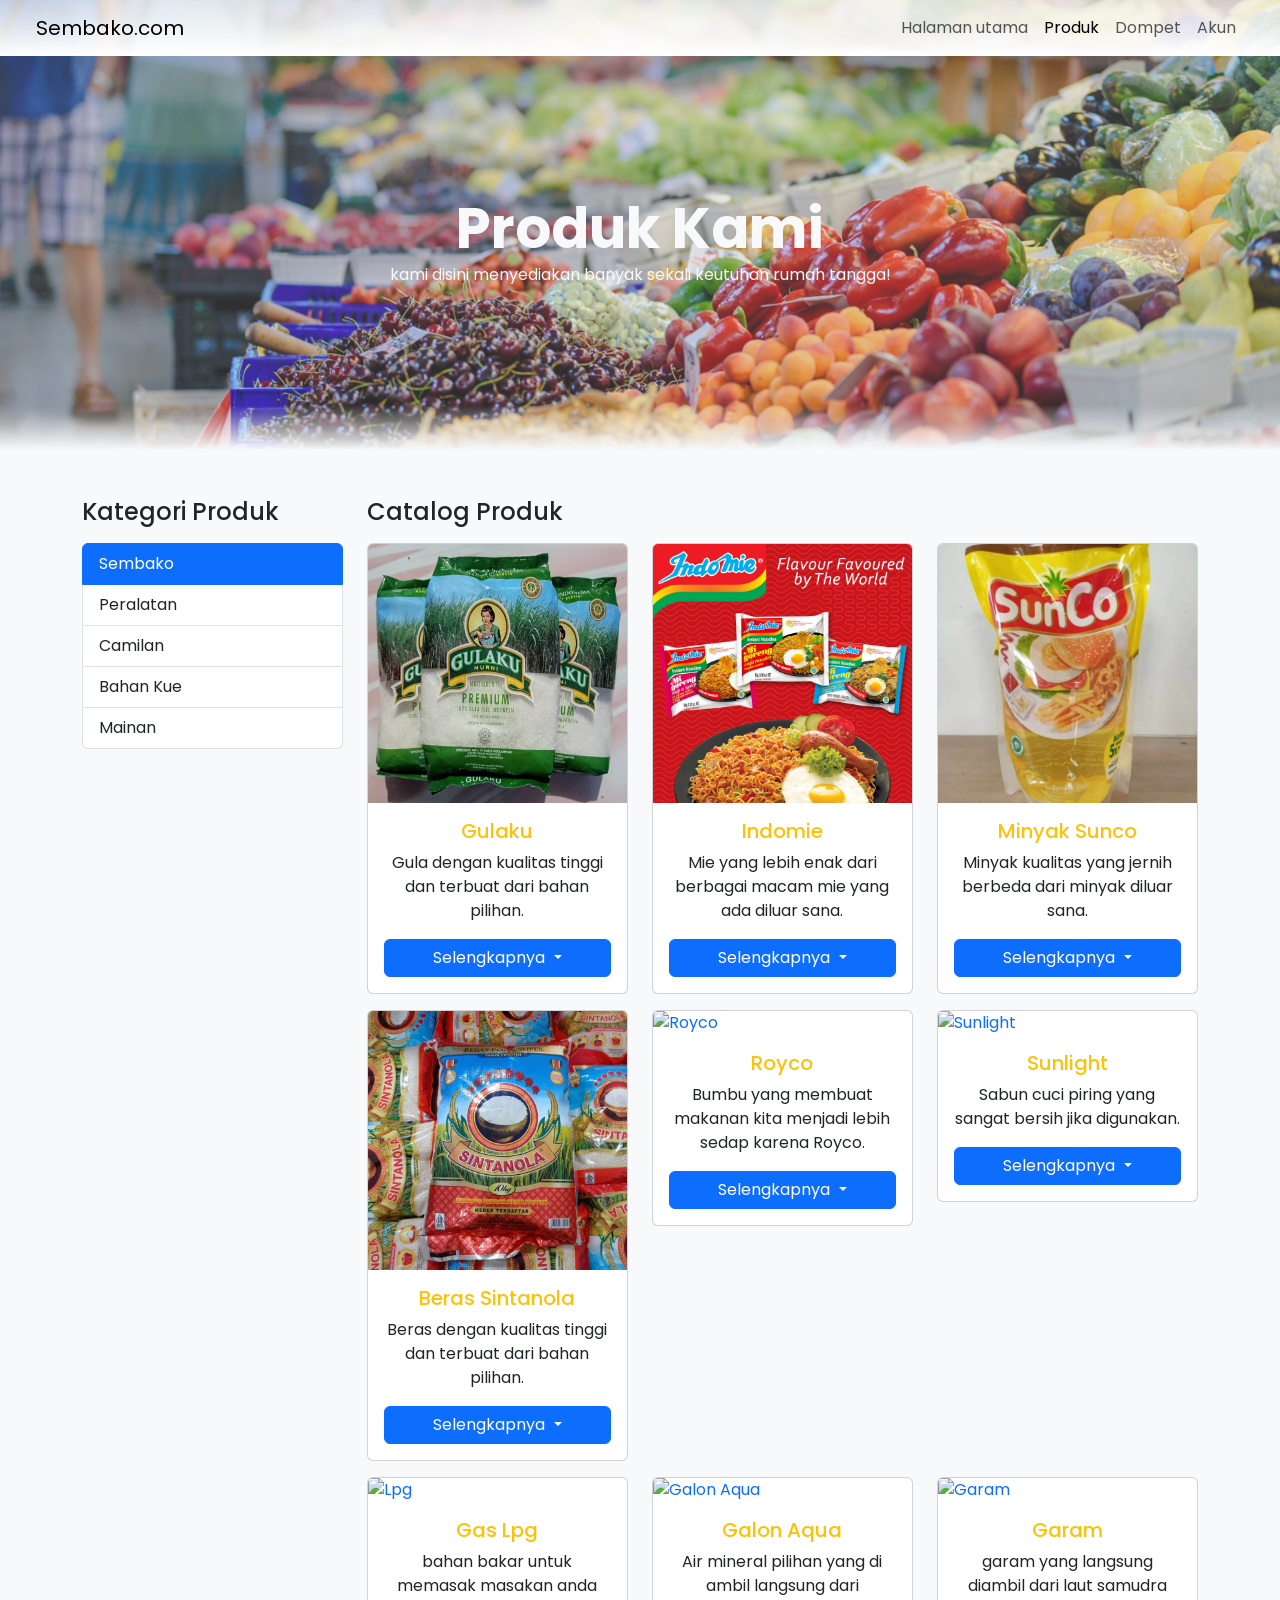
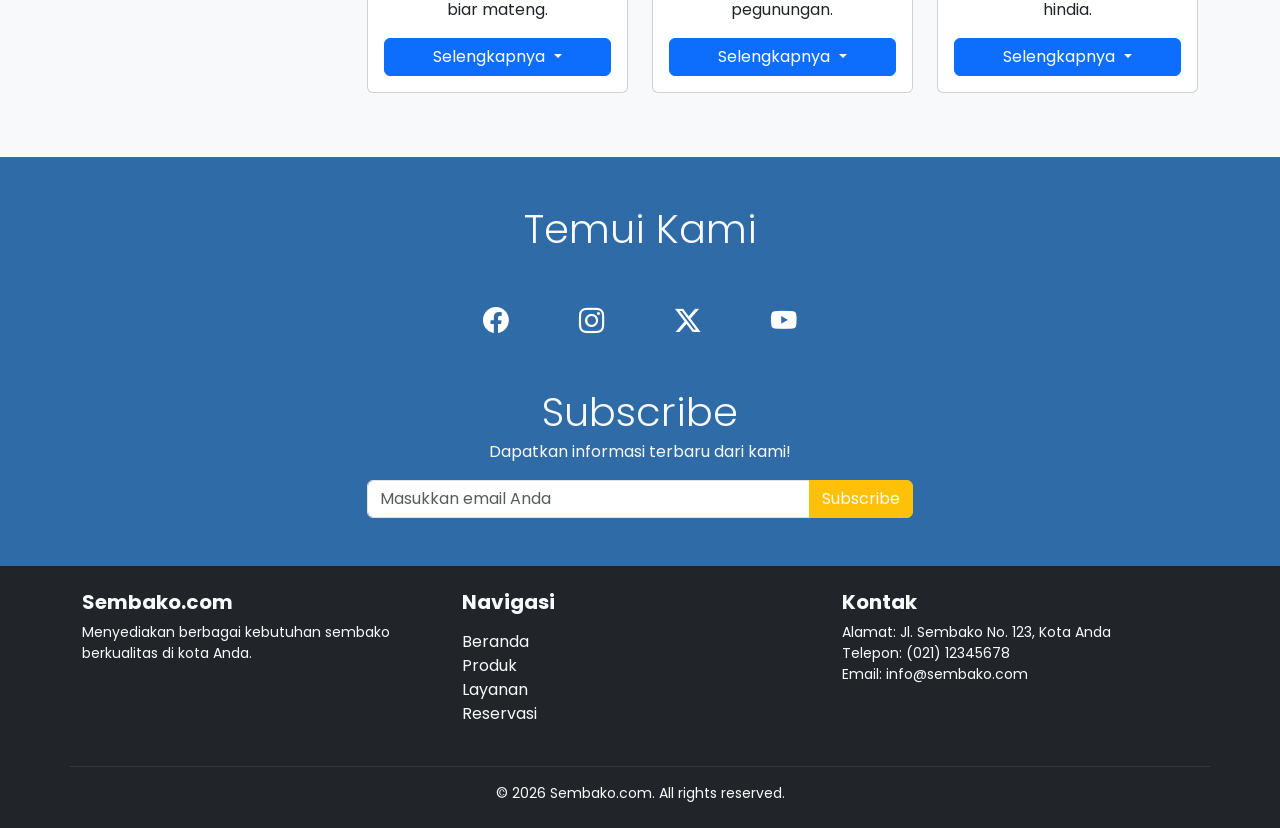
==== produk.html @ d5f4214b "Add files via upload" ====
<!DOCTYPE html>
<html lang="en">
<head>
    <meta charset="UTF-8">
    <meta name="viewport" content="width=device-width, initial-scale=1.0">
    <title>Produk</title>
    <link rel="stylesheet" href="style.css">
    <link href="https://cdn.jsdelivr.net/npm/bootstrap@5.3.8/dist/css/bootstrap.min.css" rel="stylesheet" integrity="sha384-sRIl4kxILFvY47J16cr9ZwB07vP4J8+LH7qKQnuqkuIAvNWLzeN8tE5YBujZqJLB" crossorigin="anonymous">
    <link rel="stylesheet" href="https://cdn.jsdelivr.net/npm/bootstrap-icons@1.13.1/font/bootstrap-icons.css">
    <script src="https://cdn.jsdelivr.net/npm/bootstrap@5.3.8/dist/js/bootstrap.bundle.min.js" integrity="sha384-FKyoEForCGlyvwx9Hj09JcYn3nv7wiPVlz7YYwJrWVcXK/BmnVDxM+D2scQbITxI" crossorigin="anonymous"></script>
    <link href="https://cdn.jsdelivr.net/npm/lightbox2@2.11.4/dist/css/lightbox.min.css" rel="stylesheet">
    <script src="https://cdn.jsdelivr.net/npm/lightbox2@2.11.4/dist/js/lightbox-plus-jquery.min.js"></script>
    <script src="https://cdnjs.cloudflare.com/ajax/libs/lightbox2/2.11.3/js/lightbox-plus-jquery.min.js"></script>
    <link rel="preconnect" href="https://fonts.googleapis.com">
    <link rel="preconnect" href="https://fonts.gstatic.com" crossorigin>
    <link href="https://fonts.googleapis.com/css2?family=Poppins:ital,wght@0,100;0,200;0,300;0,400;0,500;0,600;0,700;0,800;0,900;1,100;1,200;1,300;1,400;1,500;1,600;1,700;1,800;1,900&display=swap" rel="stylesheet">
</head>
<body class="font">
    <!-- navbar -->
    <nav class="navbar navbar-expand-lg bg-nav shadow-lg fixed-top">
        <div class="container-fluid mx-4">
            <a class="navbar-brand" href="#">Sembako.com</a>
            <button class="navbar-toggler" type="button" data-bs-toggle="collapse" data-bs-target="#navbarNavAltMarkup" aria-controls="navbarNavAltMarkup" aria-expanded="false" aria-label="Toggle navigation">
                <span class="navbar-toggler-icon"></span>
            </button>
            <div class="collapse navbar-collapse" id="navbarNavAltMarkup">
                <div class="navbar-nav ms-auto">
                    <a class="nav-link" href="index.html">Halaman utama</a>
                    <a class="nav-link active" aria-current="page" href="produk.html">Produk</a>
                    <a class="nav-link" href="404.html">Dompet</a>
                    <a class="nav-link" href="404.html">Akun</a>
                </div>
            </div>
        </div>
    </nav>

    <!-- banner -->
    <div class="container-fluid produk-banner d-flex align-items-center justify-content-center" style="height: 50vh;">
      <div class="container">
        <h1 class="text-light pt-5 text-center fw-bold display-4 mb-0">
            Produk Kami
        </h1>
        <p class="text-light text-center">kami disini menyediakan banyak sekali keutuhan rumah tangga!</p>
        <div class="col-md-8 offset-md-2">
        </div>
      </div>
    </div>

    <!-- kategori -->
    <div class="container-fluid py-5">
      <div class="container">
        <div class="row">
          <!-- Product kategory-->
            <div class="col-md-4 col-lg-3 mb-5">
                <h4 class="mb-3">Kategori Produk</h4>
                <ul class="list-group">
                    <li class="list-group-item active pointer" aria-current="true">Sembako</li>
                    <li class="list-group-item pointer">Peralatan</li>
                    <li class="list-group-item pointer">Camilan</li>
                    <li class="list-group-item pointer">Bahan Kue</li>
                    <li class="list-group-item pointer">Mainan</li>
                </ul>
            </div>
            <div class="col-md-8 col-lg-9">
                <h4 class="mb-3">Catalog Produk</h4>
                <div class="row">
                    <!-- card 1 -->
                    <div class="col-lg-4 col-sm-6 mb-3">
                         <div class="card hovered-card">
                            <a href="images/gula.jpg" data-lightbox="gula" data-title="Gulaku"
                                class="text-decoration-none">
                                <img src="images/gula.jpg" class="card-img-top portrait"
                                    alt="Gulaku" />
                            </a>
                            <div class="card-body">
                                <h5 class="card-title text-center text-warning">
                                    Gulaku
                                </h5>
                                <p class="card-text text-dark text-center mb-3">
                                    Gula dengan kualitas tinggi dan terbuat dari bahan pilihan.
                                </p>
                                <div class="dropdown text-center">
                                    <button class="btn btn-primary dropdown-toggle w-100" type="button"
                                        data-bs-toggle="dropdown" aria-expanded="false">
                                        Selengkapnya
                                    </button>
                                    <div class="dropdown-menu">
                                        <li>
                                            <a href="404.html" class="dropdown-item">Lihat</a>
                                        </li>
                                        <li>
                                            <a href="404.html" class="dropdown-item">Beli</a>
                                        </li>
                                    </div>
                                </div>
                            </div>
                        </div>
                    </div>
                    
                    <!-- card 2 -->
                    <div class="col-lg-4 col-sm-6 mb-3">
                         <div class="card hovered-card">
                            <a href="images/indomie.jpg" data-lightbox="mie" data-title="Indomie"
                                class="text-decoration-none">
                                <img src="images/indomie.jpg" class="card-img-top portrait"
                                    alt="Indomie" />
                            </a>
                            <div class="card-body">
                                <h5 class="card-title text-center text-warning">
                                    Indomie
                                </h5>
                                <p class="card-text text-dark text-center mb-3">
                                    Mie yang lebih enak dari berbagai macam mie yang ada diluar sana.
                                </p>
                                <div class="dropdown text-center">
                                    <button class="btn btn-primary dropdown-toggle w-100" type="button"
                                        data-bs-toggle="dropdown" aria-expanded="false">
                                        Selengkapnya
                                    </button>
                                    <div class="dropdown-menu">
                                        <li>
                                            <a href="404.html" class="dropdown-item">Lihat</a>
                                        </li>
                                        <li>
                                            <a href="404.html" class="dropdown-item">Beli</a>
                                        </li>
                                    </div>
                                </div>
                            </div>
                        </div>
                    </div>

                    <!-- card 3 -->
                    <div class="col-lg-4 col-sm-6 mb-3">
                         <div class="card hovered-card">
                            <a href="images/minyak.jpg" data-lightbox="minyak" data-title="Minyak Sunco"
                                class="text-decoration-none">
                                <img src="images/minyak.jpg" class="card-img-top portrait"
                                    alt="Minyak" />
                            </a>
                            <div class="card-body">
                                <h5 class="card-title text-center text-warning">
                                    Minyak Sunco
                                </h5>
                                <p class="card-text text-dark text-center mb-3">
                                    Minyak kualitas yang jernih berbeda dari minyak diluar sana.
                                </p>
                                <div class="dropdown text-center">
                                    <button class="btn btn-primary dropdown-toggle w-100" type="button"
                                        data-bs-toggle="dropdown" aria-expanded="false">
                                        Selengkapnya
                                    </button>
                                    <div class="dropdown-menu">
                                        <li>
                                            <a href="404.html" class="dropdown-item">Lihat</a>
                                        </li>
                                        <li>
                                            <a href="404.html" class="dropdown-item">Beli</a>
                                        </li>
                                    </div>
                                </div>
                            </div>
                        </div>
                    </div>

                    <!-- card 4 -->
                    <div class="col-lg-4 col-sm-6 mb-3">
                         <div class="card hovered-card">
                            <a href="images/beras.jfif" data-lightbox="beras" data-title="Beras Sintanola"
                                class="text-decoration-none">
                                <img src="images/beras.jfif" class="card-img-top portrait"
                                    alt="beras Sintanola" />
                            </a>
                            <div class="card-body">
                                <h5 class="card-title text-center text-warning">
                                    Beras Sintanola
                                </h5>
                                <p class="card-text text-dark text-center mb-3">
                                    Beras dengan kualitas tinggi dan terbuat dari bahan pilihan.
                                </p>
                                <div class="dropdown text-center">
                                    <button class="btn btn-primary dropdown-toggle w-100" type="button"
                                        data-bs-toggle="dropdown" aria-expanded="false">
                                        Selengkapnya
                                    </button>
                                    <div class="dropdown-menu">
                                        <li>
                                            <a href="404.html" class="dropdown-item">Lihat</a>
                                        </li>
                                        <li>
                                            <a href="404.html" class="dropdown-item">Beli</a>
                                        </li>
                                    </div>
                                </div>
                            </div>
                        </div>
                    </div>

                    <!-- card 5 -->
                    <div class="col-lg-4 col-sm-6 mb-3">
                         <div class="card hovered-card">
                            <a href="https://i.pinimg.com/736x/fe/a0/a8/fea0a8a998a10a3a2e2cb40c00b2a9af.jpg" data-lightbox="royco" data-title="Royco"
                                class="text-decoration-none">
                                <img src="https://i.pinimg.com/736x/fe/a0/a8/fea0a8a998a10a3a2e2cb40c00b2a9af.jpg" class="card-img-top portrait"
                                    alt="Royco" />
                            </a>
                            <div class="card-body">
                                <h5 class="card-title text-center text-warning">
                                    Royco
                                </h5>
                                <p class="card-text text-dark text-center mb-3">
                                    Bumbu yang membuat makanan kita menjadi lebih sedap karena Royco.
                                </p>
                                <div class="dropdown text-center">
                                    <button class="btn btn-primary dropdown-toggle w-100" type="button"
                                        data-bs-toggle="dropdown" aria-expanded="false">
                                        Selengkapnya
                                    </button>
                                    <div class="dropdown-menu">
                                        <li>
                                            <a href="404.html" class="dropdown-item">Lihat</a>
                                        </li>
                                        <li>
                                            <a href="404.html" class="dropdown-item">Beli</a>
                                        </li>
                                    </div>
                                </div>
                            </div>
                        </div>
                    </div>

                    <!-- card 6 -->
                    <div class="col-lg-4 col-sm-6 mb-3">
                         <div class="card hovered-card">
                            <a href="https://i.pinimg.com/736x/de/3a/ec/de3aec44f6563560aeb9286bb7cdd3c1.jpg" data-lightbox="sunlight" data-title="Sunlight"
                                class="text-decoration-none">
                                <img src="https://i.pinimg.com/736x/de/3a/ec/de3aec44f6563560aeb9286bb7cdd3c1.jpg" class="card-img-top portrait"
                                    alt="Sunlight" />
                            </a>
                            <div class="card-body">
                                <h5 class="card-title text-center text-warning">
                                    Sunlight
                                </h5>
                                <p class="card-text text-dark text-center mb-3">
                                    Sabun cuci piring yang sangat bersih jika digunakan.
                                </p>
                                <div class="dropdown text-center">
                                    <button class="btn btn-primary dropdown-toggle w-100" type="button"
                                        data-bs-toggle="dropdown" aria-expanded="false">
                                        Selengkapnya
                                    </button>
                                    <div class="dropdown-menu">
                                        <li>
                                            <a href="404.html" class="dropdown-item">Lihat</a>
                                        </li>
                                        <li>
                                            <a href="404.html" class="dropdown-item">Beli</a>
                                        </li>
                                    </div>
                                </div>
                            </div>
                        </div>
                    </div>

                    <!-- card 7 -->
                    <div class="col-lg-4 col-sm-6 mb-3">
                         <div class="card hovered-card">
                            <a href="https://i.pinimg.com/736x/3f/75/3e/3f753eb66b5889b237adfa8a0f79e818.jpg" data-lightbox="lpg" data-title="Lpg"
                                class="text-decoration-none">
                                <img src="https://i.pinimg.com/736x/3f/75/3e/3f753eb66b5889b237adfa8a0f79e818.jpg" class="card-img-top portrait"
                                    alt="Lpg" />
                            </a>
                            <div class="card-body">
                                <h5 class="card-title text-center text-warning">
                                    Gas Lpg
                                </h5>
                                <p class="card-text text-dark text-center mb-3">
                                    bahan bakar untuk memasak masakan anda biar mateng.
                                </p>
                                <div class="dropdown text-center">
                                    <button class="btn btn-primary dropdown-toggle w-100" type="button"
                                        data-bs-toggle="dropdown" aria-expanded="false">
                                        Selengkapnya
                                    </button>
                                    <div class="dropdown-menu">
                                        <li>
                                            <a href="404.html" class="dropdown-item">Lihat</a>
                                        </li>
                                        <li>
                                            <a href="404.html" class="dropdown-item">Beli</a>
                                        </li>
                                    </div>
                                </div>
                            </div>
                        </div>
                    </div>

                    <!-- card 8 -->
                    <div class="col-lg-4 col-sm-6 mb-3">
                         <div class="card hovered-card">
                            <a href="https://i.pinimg.com/736x/98/08/17/9808170bd80ce31174a972b9707d9151.jpg" data-lightbox="galon" data-title="Galon Aqua"
                                class="text-decoration-none">
                                <img src="https://i.pinimg.com/736x/98/08/17/9808170bd80ce31174a972b9707d9151.jpg" class="card-img-top portrait"
                                    alt="Galon Aqua" />
                            </a>
                            <div class="card-body">
                                <h5 class="card-title text-center text-warning">
                                    Galon Aqua
                                </h5>
                                <p class="card-text text-dark text-center mb-3">
                                    Air mineral pilihan yang di ambil langsung dari pegunungan.
                                </p>
                                <div class="dropdown text-center">
                                    <button class="btn btn-primary dropdown-toggle w-100" type="button"
                                        data-bs-toggle="dropdown" aria-expanded="false">
                                        Selengkapnya
                                    </button>
                                    <div class="dropdown-menu">
                                        <li>
                                            <a href="404.html" class="dropdown-item">Lihat</a>
                                        </li>
                                        <li>
                                            <a href="404.html" class="dropdown-item">Beli</a>
                                        </li>
                                    </div>
                                </div>
                            </div>
                        </div>
                    </div>

                    <!-- card 9 -->
                    <div class="col-lg-4 col-sm-6 mb-3">
                         <div class="card hovered-card">
                            <a href="https://i.pinimg.com/1200x/66/bf/ee/66bfee8f72386a98dfafb713f80e9390.jpg" data-lightbox="garam" data-title="Garam"
                                class="text-decoration-none">
                                <img src="https://i.pinimg.com/1200x/66/bf/ee/66bfee8f72386a98dfafb713f80e9390.jpg" class="card-img-top portrait"
                                    alt="Garam" />
                            </a>
                            <div class="card-body">
                                <h5 class="card-title text-center text-warning">
                                    Garam
                                </h5>
                                <p class="card-text text-dark text-center mb-3">
                                    garam yang langsung diambil dari laut samudra hindia.
                                </p>
                                <div class="dropdown text-center">
                                    <button class="btn btn-primary dropdown-toggle w-100" type="button"
                                        data-bs-toggle="dropdown" aria-expanded="false">
                                        Selengkapnya
                                    </button>
                                    <div class="dropdown-menu">
                                        <li>
                                            <a href="404.html" class="dropdown-item">Lihat</a>
                                        </li>
                                        <li>
                                            <a href="404.html" class="dropdown-item">Beli</a>
                                        </li>
                                    </div>
                                </div>
                            </div>
                        </div>
                    </div>
                </div>
            </div>
        </div>
      </div>
    </div>

        <!-- section subscribe -->
    <div class="container-fluid py-5 footer">
        <div class="container">
            <h5 class="text-center text-light display-6 mb-5">Temui Kami</h5>
            <div class="d-flex justify-content-center mb-5" style="gap: 70px;">
                <a href="https://facebook.com/username" target="_blank" class="social-icon">
                    <i class="bi bi-facebook"></i>
                </a>
                <a href="https://instagram.com/username" target="_blank" class="social-icon">
                    <i class="bi bi-instagram"></i>
                </a>
                <a href="https://twitter.com/username" target="_blank" class="social-icon">
                    <i class="bi bi-twitter-x"></i>
                </a>
                <a href="https://youtube.com/@username" target="_blank" class="social-icon">
                    <i class="bi bi-youtube"></i>
                </a>
            </div>
            <h5 class="text-center text-light display-6 mb-1">Subscribe</h5>
            <p class="text-center text-light mb-3">Dapatkan informasi terbaru dari kami!</p>

            <div class="row justify-content-center">
                <div class="col-md-6">
                    <div class="input-group">
                        <input type="email" class="form-control" placeholder="Masukkan email Anda" aria-label="Email">
                        <button class="btn btn-warning text-light">Subscribe</button>
                    </div>
                </div>
            </div>
        </div>
    </div>

    <footer class="bg-dark text-light py-4">
        <div class="container">
            <div class="row text-center text-md-start">
                <div class="col-md-4 mb-3 mb-md-0">
                    <h5 class="fw-bold">Sembako.com</h5>
                    <p class="small">Menyediakan berbagai kebutuhan sembako berkualitas di kota Anda.</p>
                </div>
                <div class="col-md-4 mb-3 mb-md-0">
                    <h5 class="fw-bold mb-3">Navigasi</h5>
                    <ul class="list-unstyled">
                        <li><a href="index.html" class="text-light text-decoration-none">Beranda</a></li>
                        <li><a href="#" class="text-light text-decoration-none">Produk</a></li>
                        <li><a href="index.html#service" class="text-light text-decoration-none">Layanan</a></li>
                        <li><a href="index.html#reservasi" class="text-light text-decoration-none">Reservasi</a></li>
                    </ul>
                </div>
                <div class="col-md-4 mb-3 mb-md-0">
                    <h5 class="fw-bold">Kontak</h5>
                    <ul class="list-unstyled text-muted small">
                        <li class="text-light">Alamat: Jl. Sembako No. 123, Kota Anda</li>
                        <li class="text-light">Telepon: (021) 12345678</li>
                        <li class="text-light">Email: info@sembako.com</li>
                    </ul>
                </div>
                <hr class="border-secondary mt-4 mb-3">
                <p class="text-center text-light small mb-0">
                    &copy; 2026 Sembako.com. All rights reserved.
                </p>
            </div>
        </div>
    </footer>
</body>
</html>
---- style.css ----
.font {
    font-family: "poppins";
    background-color: #f8f9fa;
}

.bg-nav {
    background: linear-gradient(rgba(255, 255, 255, 0.7), white);
}

.banner {
    background: linear-gradient(rgba(255, 255, 255, 0.342),rgba(255, 255, 255, 0.26) 90%, #f8f9fa 100%), url("images/banner.jpg");
    background-size: cover;
    background-position: center;
    height: 100vh;
}

/* font weight */
.fb {
    font-weight: 600;
}

/* text shadow */
.text-shadow-sm {
    text-shadow: 1px 1px 2px rgba(0,0,0,0.25);
}

.text-shadow {
    text-shadow: 2px 2px 4px rgba(0,0,0,0.3);
}

.text-shadow-lg {
    text-shadow: 3px 3px 6px rgba(0,0,0,0.35);
}

/* scroll margin top */
.smt {
    scroll-margin-top: 30px;
}

/* width  */
.w-10 {
    width: 10%;
}

/* menu */
#menu {
    height: auto;
    background-color: #f8f9fa;
}

/* text menu */
.text-menu {
    color: rgb(172, 163, 163);
}

/* square img card */
.square-img {
    aspect-ratio: 1 / 1;
    object-fit: cover;
}

/* card */
.hovered-card .card {
    transition: 0.3s ease;
}

.hovered-card .card:hover {
    transform: translateY(-5px);
    box-shadow: 0 10px 25px rgba(0,0,0,0.2);
}

.hovered-card {
    transition: 0.3s ease;
}

.hovered-card:hover {
    transform: translateY(-5px);
}

/* service */
#service {
    background-color: #2f6ba7;
}

.icon-service {
    width: 90px;
    height: 90px;
    border: 2px solid #fff;
    border-radius: 50%;
    color: #ffff;
}

/* testimony */
.testimony {
    background-color: rgba(124, 124, 207, 0.253);
}

.testimony-card {
    background-color: #ffffff63;
    border-radius: 15px;
    padding: 20px;
    box-shadow: 0 4px 8px rgba(0,0,0,0.1);
    transition: 0.3s ease;
    border: 1px solid rgba(0, 0, 255, 0.205);
}

.testimony-card:hover {
    transform: translateY(-5px);
    box-shadow: 0 10px 25px rgba(0,0,0,0.2);
}

.testimony-card .quote-icon {
    font-size: 2rem;
    color: #2f6ba7;
    line-height: 1;
    margin-bottom: 10px;
}

.testimony-card h5 {
    font-size: 1rem;
    font-weight: 700;
    margin-bottom: 4px;
    color: black;
}

.testimony-card .author {
    font-size: 0.8rem;
    color: #555;
    margin-bottom: 12px;
}

.testimony-card p {
    font-size: 0.88rem;
    color: black;
    line-height: 1.6;
    margin-bottom: 0;
}

.testimony-card .stars {
    color: #f8c146;
    font-size: 0.85rem;
    margin-bottom: 12px;
}

/* subscribe */
.footer {
    background-color: #2f6ba7;
}

.footer .social-icon {
    font-size: 1.6rem;
    color: #fff;
    transition: 0.3s ease;
}

.footer .social-icon:hover {
    color: #f8c146;
}

.produk-banner {
    background: linear-gradient(rgba(170, 170, 170, 0.342),rgba(170, 170, 170, 0.26) 90%, #f8f9fa 100%), url("images/banner.jpg");
    background-size: cover;
    background-position: center;
    height: 100vh;
}

.pointer {
    cursor: pointer;
}

.portrait {
    aspect-ratio: 1 / 1;
}
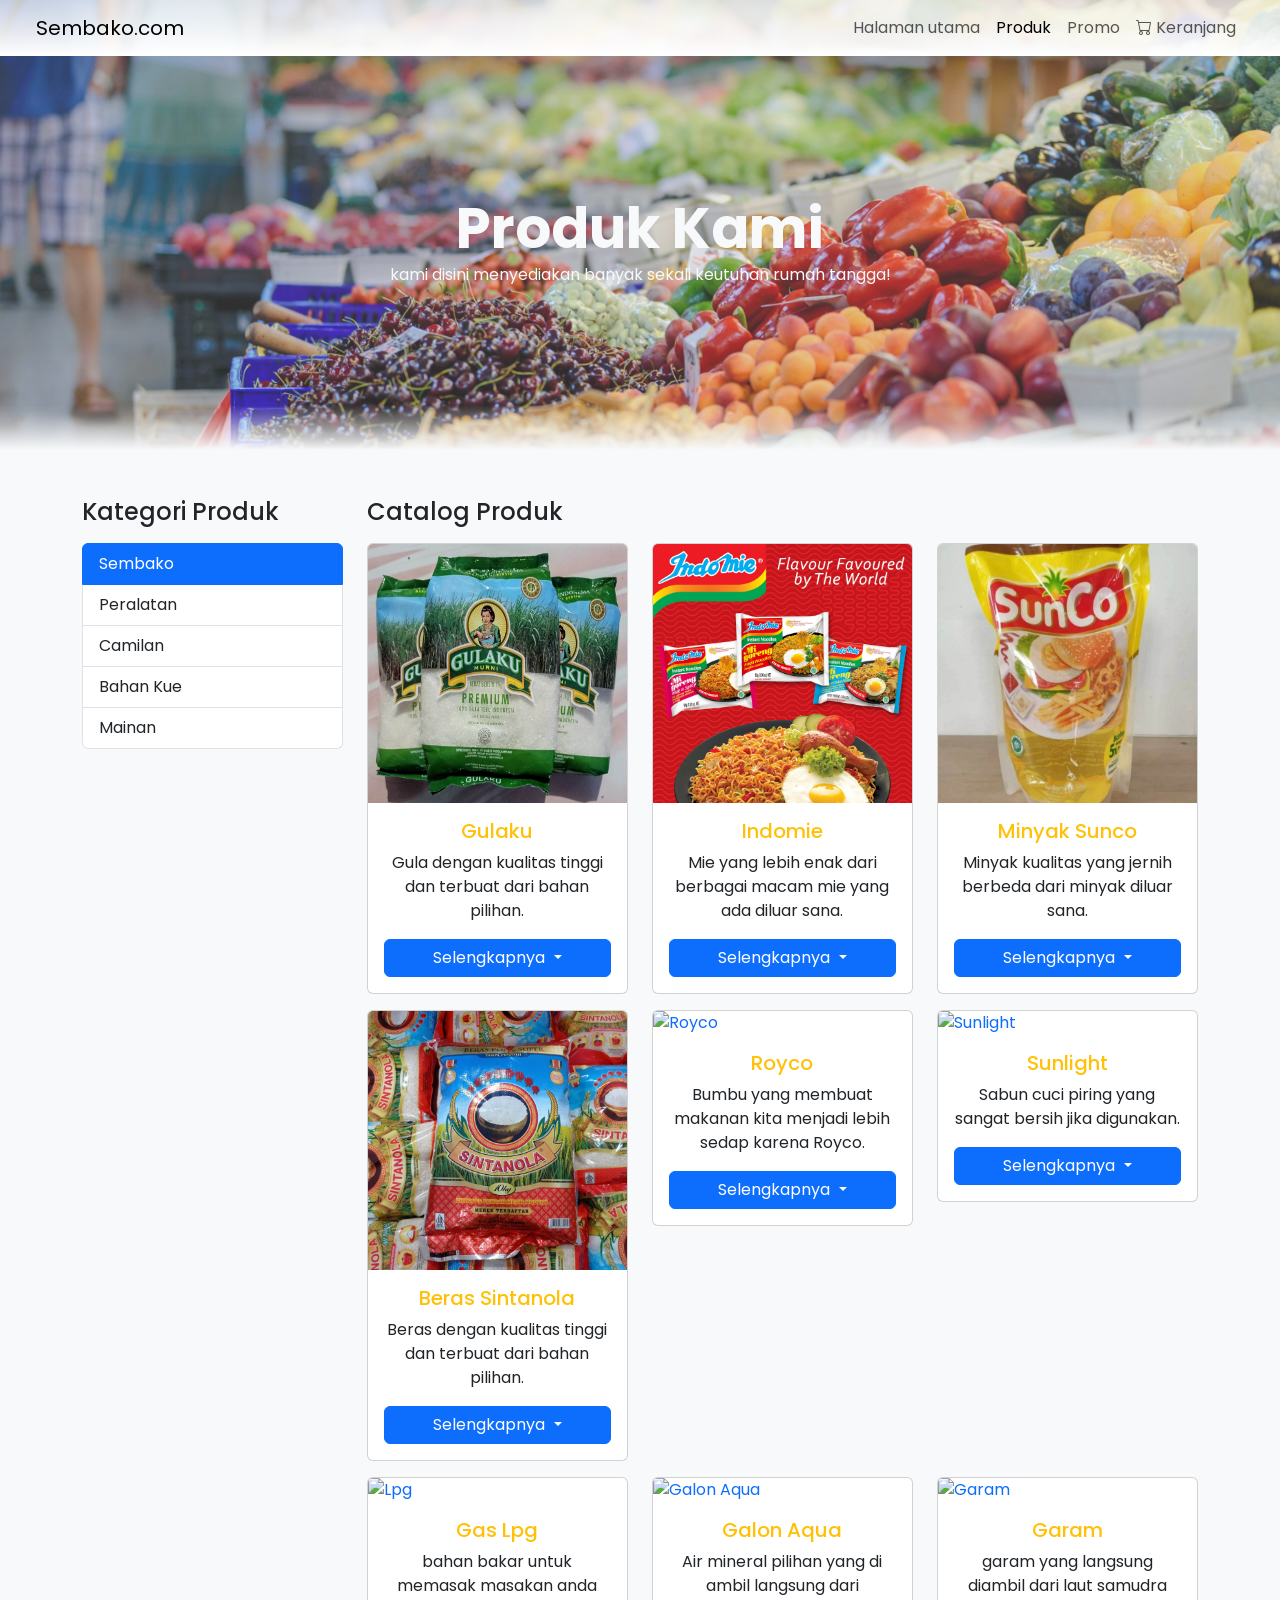
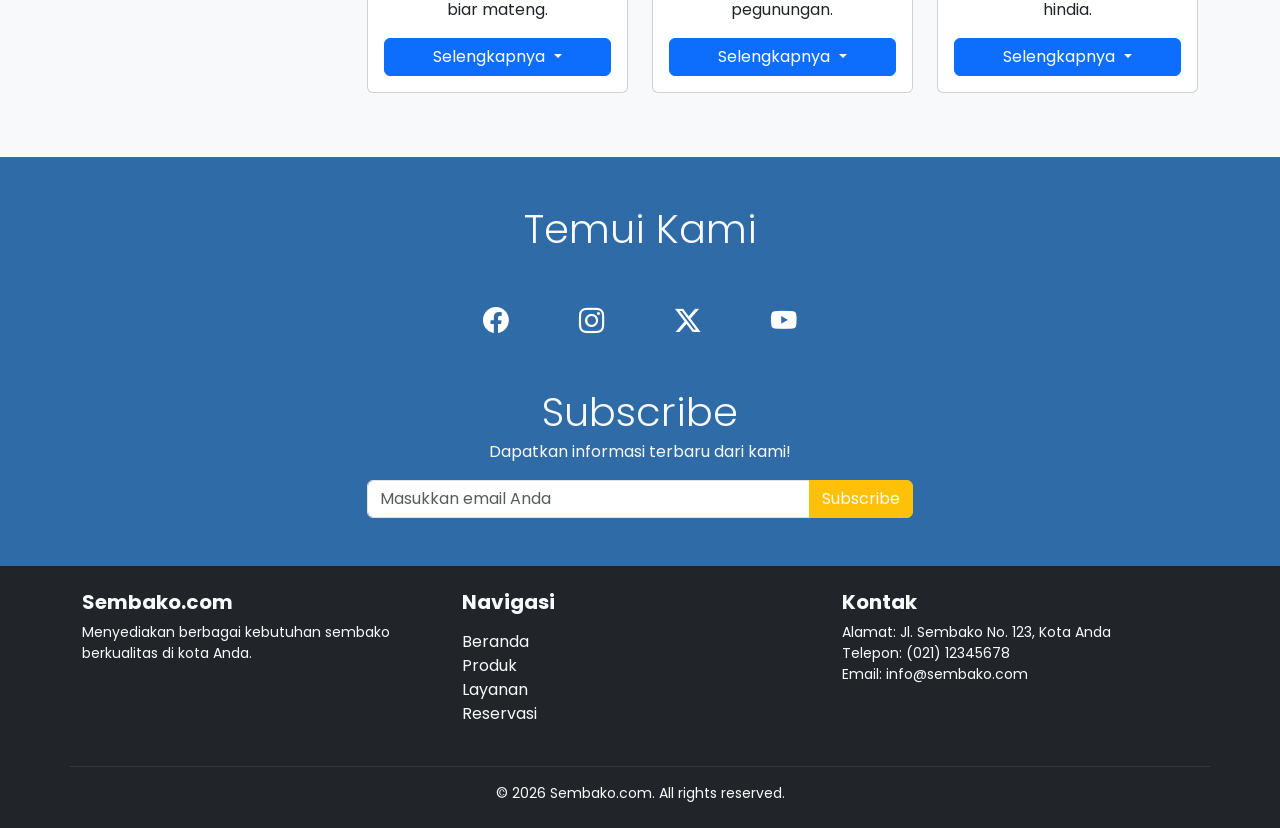
==== commit f7133912: "Add files via upload" ====
--- a/produk.html
+++ b/produk.html
@@ -3,7 +3,7 @@
 <head>
     <meta charset="UTF-8">
     <meta name="viewport" content="width=device-width, initial-scale=1.0">
-    <title>Produk</title>
+    <title>Produk - SembakoCom</title>
     <link rel="stylesheet" href="style.css">
     <link href="https://cdn.jsdelivr.net/npm/bootstrap@5.3.8/dist/css/bootstrap.min.css" rel="stylesheet" integrity="sha384-sRIl4kxILFvY47J16cr9ZwB07vP4J8+LH7qKQnuqkuIAvNWLzeN8tE5YBujZqJLB" crossorigin="anonymous">
     <link rel="stylesheet" href="https://cdn.jsdelivr.net/npm/bootstrap-icons@1.13.1/font/bootstrap-icons.css">
@@ -27,8 +27,8 @@
                 <div class="navbar-nav ms-auto">
                     <a class="nav-link" href="index.html">Halaman utama</a>
                     <a class="nav-link active" aria-current="page" href="produk.html">Produk</a>
-                    <a class="nav-link" href="404.html">Dompet</a>
-                    <a class="nav-link" href="404.html">Akun</a>
+                    <a class="nav-link" href="promo.html">Promo</a>
+                    <a class="nav-link" href="keranjang.html"><i class="bi bi-cart"></i> Keranjang</a>
                 </div>
             </div>
         </div>
--- a/style.css
+++ b/style.css
@@ -60,20 +60,20 @@
 }
 
 /* card */
-.hovered-card .card {
-    transition: 0.3s ease;
-}
-
-.hovered-card .card:hover {
+.card-hover .card {
+    transition: 0.3s ease;
+}
+
+.card-hover .card:hover {
     transform: translateY(-5px);
     box-shadow: 0 10px 25px rgba(0,0,0,0.2);
 }
 
-.hovered-card {
-    transition: 0.3s ease;
-}
-
-.hovered-card:hover {
+.card-hover {
+    transition: 0.3s ease;
+}
+
+.card-hover:hover {
     transform: translateY(-5px);
 }
 
@@ -170,4 +170,69 @@
 
 .portrait {
     aspect-ratio: 1 / 1;
+}
+
+/* Promo */
+.promo-section {
+    animation: fadeSlideIn 0.4s ease both;
+}
+
+@keyframes fadeSlideIn {
+    0% {
+        opacity: 0;
+        transform: translateY(20px);
+    }
+    100% {
+        opacity: 1;
+        transform: translateY(0);
+    }
+}
+
+.promo-section .hovered-card {
+    opacity: 0;
+    animation: fadeSlideIn 0.4s ease forwards;
+}
+
+.promo-section .hovered-card:nth-child(1) {
+    animation-delay: 0.05s;
+}
+.promo-section .hovered-card:nth-child(2) {
+    animation-delay: 0.1s;
+}
+.promo-section .hovered-card:nth-child(3) {
+    animation-delay: 0.15s;
+}
+.promo-section .hovered-card:nth-child(4) {
+    animation-delay: 0.2s;
+}
+.promo-section .hovered-card:nth-child(5) {
+    animation-delay: 0.25s;
+}
+.promo-section .hovered-card:nth-child(6) {
+    animation-delay: 0.3s;
+}
+.promo-section .hovered-card:nth-child(7) {
+    animation-delay: 0.35s;
+}
+.promo-section .hovered-card:nth-child(8) {
+    animation-delay: 0.4s;
+}
+
+.filter-btn {
+    transition: 
+        background-color 0.25s ease,
+        color 0.25s ease,
+        transform 0.15s ease,
+        box-shadow 0.25s ease;
+}
+
+.filter-btn:active {
+    transform: scale(0.95);
+}
+.filter-btn:active {
+    box-shadow: 0 4px 14px rgba(255, 193, 7, 0.45);
+}
+
+.land {
+    aspect-ratio: 16 / 9;
 }
